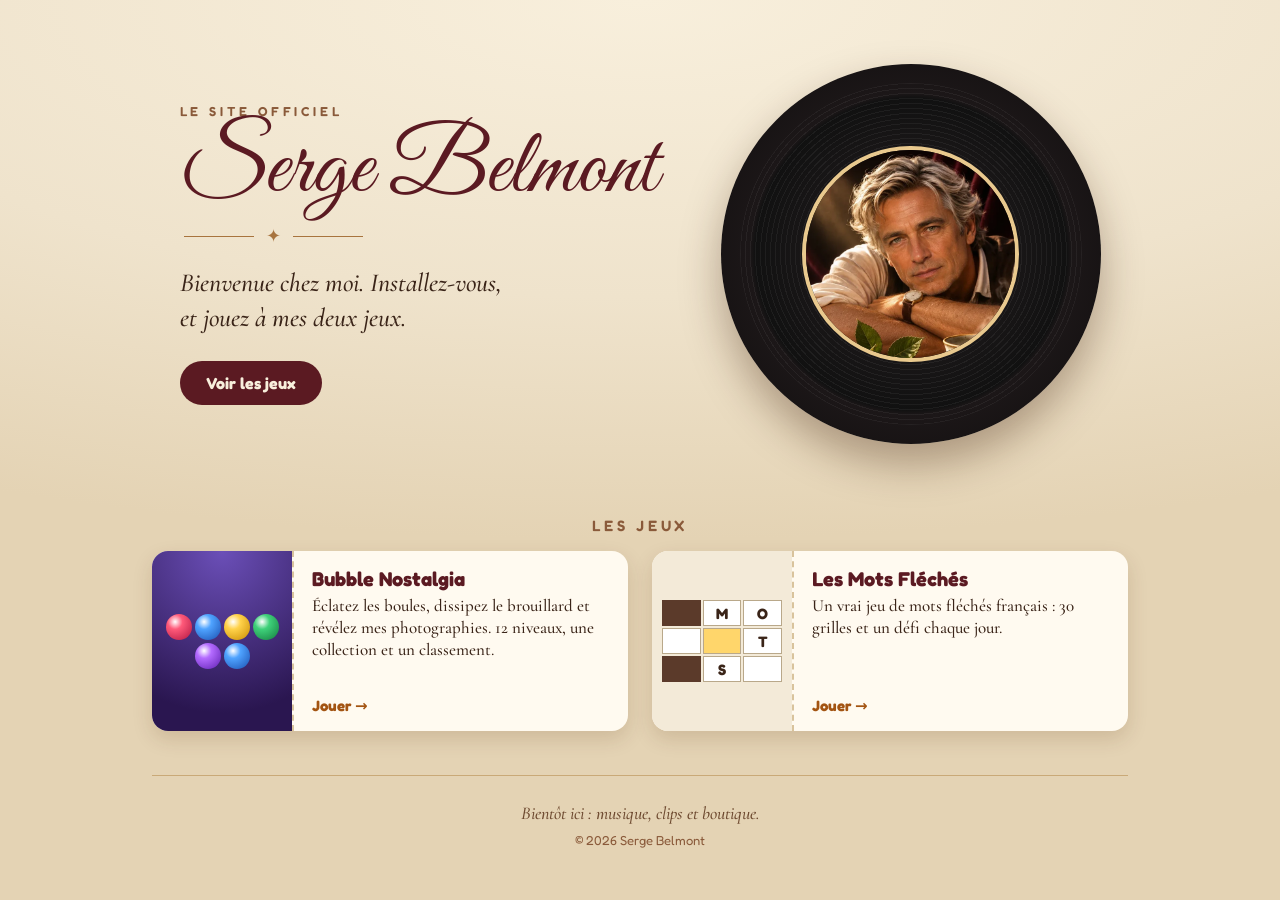
==== index.html @ 65488c71 "Page d'accueil de sergebelmont.com (style Vinyle) Co-Authored-By: Claude Opus 5.5 <noreply@anthropic" ====
<!doctype html>
<html lang="fr">
  <head>
    <meta charset="utf-8" />
    <meta name="viewport" content="width=device-width, initial-scale=1, viewport-fit=cover" />
    <title>Serge Belmont – Le site officiel</title>
    <meta name="description" content="Le site officiel de Serge Belmont. Jouez gratuitement à ses deux jeux : Bubble Nostalgia et Les Mots Fléchés." />
    <meta name="theme-color" content="#efe3cc" />
    <!-- Aperçu lors du partage d'un lien (Facebook, Messenger, WhatsApp…). Adresse complète obligatoire. -->
    <meta property="og:type" content="website" />
    <meta property="og:site_name" content="Serge Belmont" />
    <meta property="og:title" content="Serge Belmont – Le site officiel" />
    <meta property="og:description" content="Jouez gratuitement à mes deux jeux : Bubble Nostalgia et Les Mots Fléchés." />
    <meta property="og:url" content="https://sergebelmont.com/" />
    <meta property="og:image" content="https://sergebelmont.com/images/og-image.jpg" />
    <meta property="og:image:width" content="1200" />
    <meta property="og:image:height" content="630" />
    <meta property="og:locale" content="fr_FR" />
    <meta name="twitter:card" content="summary_large_image" />
    <link rel="icon" type="image/png" sizes="32x32" href="/icons/favicon-32.png" />
    <link rel="icon" type="image/png" sizes="64x64" href="/icons/favicon-64.png" />
    <link rel="apple-touch-icon" href="/icons/apple-touch-icon.png" />
    <link rel="preload" href="/fonts/great-vibes-latin-400-normal.woff2" as="font" type="font/woff2" crossorigin />
    <link rel="stylesheet" href="/styles.css" />
  </head>
  <body>
    <main class="page">
      <header class="intro">
        <div class="intro-head">
          <p class="eyebrow">Le site officiel</p>
          <h1>Serge Belmont</h1>
          <div class="ornament" aria-hidden="true"><i></i><span>✦</span><i></i></div>
        </div>
        <div class="intro-sub">
          <p class="welcome">Bienvenue chez moi. Installez-vous,<br />et jouez à mes deux jeux.</p>
          <a class="to-games" href="#jeux">Voir les jeux</a>
        </div>

        <div class="record" aria-hidden="true">
          <div class="grooves"></div>
          <div class="label">
            <img src="/images/serge-belmont-portrait.webp" alt="" width="320" height="320" />
          </div>
        </div>
      </header>

      <section id="jeux" class="games" aria-labelledby="jeux-titre">
        <h2 id="jeux-titre">Les jeux</h2>
        <div class="tickets">
          <a class="ticket" href="/bubble-nostalgia/">
            <span class="ticket-art art-bubble" aria-hidden="true">
              <i class="ball red"></i><i class="ball blue"></i><i class="ball yellow"></i>
              <i class="ball green"></i><i class="ball purple"></i><i class="ball blue"></i>
            </span>
            <span class="ticket-body">
              <b>Bubble Nostalgia</b>
              <span>Éclatez les boules, dissipez le brouillard et révélez mes photographies. 12 niveaux, une collection et un classement.</span>
              <em>Jouer →</em>
            </span>
          </a>

          <a class="ticket" href="/mots-fleches/">
            <span class="ticket-art art-grid" aria-hidden="true">
              <i class="clue"></i><i>M</i><i>O</i>
              <i></i><i class="hl"></i><i>T</i>
              <i class="clue"></i><i>S</i><i></i>
            </span>
            <span class="ticket-body">
              <b>Les Mots Fléchés</b>
              <span>Un vrai jeu de mots fléchés français : 30 grilles et un défi chaque jour.</span>
              <em>Jouer →</em>
            </span>
          </a>
        </div>
      </section>

      <footer class="footer">
        <p class="soon">Bientôt ici : musique, clips et boutique.</p>
        <p class="copy">© 2026 Serge Belmont</p>
      </footer>
    </main>
  </body>
</html>
---- styles.css ----
/* Polices hébergées sur le site (aucun appel à un service extérieur). */
@font-face {
  font-family: 'Great Vibes';
  src: url('/fonts/great-vibes-latin-400-normal.woff2') format('woff2');
  font-weight: 400;
  font-display: swap;
}
@font-face {
  font-family: 'Cormorant Garamond';
  src: url('/fonts/cormorant-garamond-latin-500-normal.woff2') format('woff2');
  font-weight: 500;
  font-display: swap;
}
@font-face {
  font-family: 'Cormorant Garamond';
  src: url('/fonts/cormorant-garamond-latin-500-italic.woff2') format('woff2');
  font-weight: 500;
  font-style: italic;
  font-display: swap;
}
@font-face {
  font-family: 'Cormorant Garamond';
  src: url('/fonts/cormorant-garamond-latin-600-normal.woff2') format('woff2');
  font-weight: 600;
  font-display: swap;
}
@font-face {
  font-family: 'Fredoka';
  src: url('/fonts/fredoka-latin-wght-normal.woff2') format('woff2');
  font-weight: 300 700;
  font-display: swap;
}

:root {
  --paper: #efe3cc;
  --paper-light: #f8efdc;
  --paper-dark: #e4d3b4;
  --ink: #3a2418;
  --wine: #5b1a22;
  --brown: #8a5a3a;
  --gold: #a8743e;
  --orange: #a35412;
  --card: #fffaf0;
  --line: #d9c39c;
  --serif: 'Cormorant Garamond', Georgia, 'Times New Roman', serif;
  --script: 'Great Vibes', 'Cormorant Garamond', cursive;
  --round: 'Fredoka', system-ui, -apple-system, 'Segoe UI', sans-serif;
}

* {
  box-sizing: border-box;
}

html {
  scroll-behavior: smooth;
}

body {
  margin: 0;
  min-height: 100vh;
  color: var(--ink);
  font-family: var(--serif);
  font-size: 18px;
  background: radial-gradient(120% 60% at 50% 0%, var(--paper-light) 0%, var(--paper) 55%, var(--paper-dark) 100%) fixed;
  -webkit-font-smoothing: antialiased;
}

a {
  color: var(--wine);
}

.page {
  max-width: 1040px;
  margin: 0 auto;
  padding: 34px 16px 0;
}

/* ───────── En-tête : nom et disque ───────── */
.intro {
  display: grid;
  grid-template-areas: "head" "record" "sub";
  justify-items: center;
  text-align: center;
  row-gap: 24px;
}

.intro-head {
  grid-area: head;
  display: flex;
  flex-direction: column;
  align-items: center;
}

.intro-sub {
  grid-area: sub;
  display: flex;
  flex-direction: column;
  align-items: center;
}

.eyebrow {
  margin: 0;
  font-family: var(--round);
  font-size: 13px;
  font-weight: 600;
  letter-spacing: 0.3em;
  text-transform: uppercase;
  color: var(--brown);
}

h1 {
  margin: 4px 0 0;
  font-family: var(--script);
  font-weight: 400;
  font-size: clamp(56px, 16vw, 92px);
  line-height: 1.05;
  color: var(--wine);
}

.ornament {
  display: flex;
  align-items: center;
  gap: 12px;
  margin: 6px 0 18px;
  color: var(--gold);
}

.ornament i {
  width: 70px;
  height: 1px;
  background: var(--gold);
}

.welcome {
  margin: 0;
  font-size: 22px;
  font-style: italic;
  line-height: 1.35;
}

.to-games {
  display: none;
}

.record {
  position: relative;
  width: min(300px, 78vw);
  aspect-ratio: 1;
  border-radius: 50%;
  background: radial-gradient(circle, #2a2224 0%, #111 58%, #1c1718 60%, #0d0b0b 100%);
  box-shadow: 0 20px 40px rgba(60, 30, 10, 0.35);
  display: grid;
  place-items: center;
  grid-area: record;
}

.grooves {
  position: absolute;
  inset: 5%;
  border-radius: 50%;
  background: repeating-radial-gradient(circle, rgba(255, 255, 255, 0.05) 0 1px, transparent 1px 5px);
}

.label {
  position: relative;
  width: 57%;
  aspect-ratio: 1;
  border-radius: 50%;
  overflow: hidden;
  border: 4px solid #e9c98e;
  animation: spin 24s linear infinite;
}

.label img {
  display: block;
  width: 100%;
  height: 100%;
  object-fit: cover;
}

@keyframes spin {
  to {
    transform: rotate(360deg);
  }
}

@media (prefers-reduced-motion: reduce) {
  .label {
    animation: none;
  }
  html {
    scroll-behavior: auto;
  }
}

/* ───────── Les jeux ───────── */
.games {
  margin-top: 40px;
}

.games h2 {
  margin: 0 0 16px;
  text-align: center;
  font-family: var(--round);
  font-size: 15px;
  font-weight: 600;
  letter-spacing: 0.25em;
  text-transform: uppercase;
  color: var(--brown);
}

.tickets {
  display: grid;
  gap: 16px;
}

.ticket {
  display: flex;
  min-height: 150px;
  text-decoration: none;
  color: var(--ink);
  background: var(--card);
  border-radius: 16px;
  box-shadow: 0 8px 20px rgba(80, 40, 10, 0.15);
  overflow: hidden;
  transition: transform 0.15s ease, box-shadow 0.15s ease;
}

.ticket:hover,
.ticket:focus-visible {
  transform: translateY(-3px);
  box-shadow: 0 14px 28px rgba(80, 40, 10, 0.22);
}

.ticket:focus-visible {
  outline: 3px solid var(--wine);
  outline-offset: 3px;
}

.ticket-art {
  width: 108px;
  flex: none;
  padding: 10px;
}

.art-bubble {
  display: flex;
  flex-wrap: wrap;
  align-content: center;
  justify-content: center;
  gap: 3px;
  background: radial-gradient(110% 90% at 50% 0%, #6b4fb8, #2a1650);
}

.ball {
  width: 26px;
  height: 26px;
  border-radius: 50%;
}
.ball.red { background: radial-gradient(circle at 35% 30%, #fff 0%, #ff5a7a 30%, #b01540 100%); }
.ball.blue { background: radial-gradient(circle at 35% 30%, #fff 0%, #4fa3ff 30%, #1a4fb0 100%); }
.ball.yellow { background: radial-gradient(circle at 35% 30%, #fff 0%, #ffd24a 30%, #c98a00 100%); }
.ball.green { background: radial-gradient(circle at 35% 30%, #fff 0%, #3fd17a 30%, #137a3d 100%); }
.ball.purple { background: radial-gradient(circle at 35% 30%, #fff 0%, #b46bff 30%, #5d1fb0 100%); }

.art-grid {
  display: grid;
  grid-template-columns: repeat(3, minmax(0, 1fr));
  align-content: center;
  gap: 2px;
  background: #f3ead8;
  padding: 14px 10px;
}

.art-grid i {
  display: grid;
  place-items: center;
  height: 26px;
  font-family: var(--round);
  font-style: normal;
  font-weight: 700;
  font-size: 15px;
  background: #fff;
  border: 1px solid #b9a88a;
}

.art-grid .clue {
  background: #5b3a2a;
  border-color: #5b3a2a;
}

.art-grid .hl {
  background: #ffd66b;
}

.ticket-body {
  flex: 1;
  padding: 16px 16px 16px 18px;
  border-left: 2px dashed var(--line);
  display: flex;
  flex-direction: column;
}

.ticket-body b {
  font-family: var(--round);
  font-size: 20px;
  font-weight: 700;
  color: var(--wine);
}

.ticket-body span {
  margin: 4px 0 10px;
  font-size: 17px;
  line-height: 1.3;
}

.ticket-body em {
  margin-top: auto;
  font-family: var(--round);
  font-style: normal;
  font-size: 15px;
  font-weight: 700;
  color: var(--orange);
}

/* ───────── Pied de page ───────── */
.footer {
  margin-top: 44px;
  padding: 26px 0 34px;
  text-align: center;
  border-top: 1px solid #c9a978;
}

.soon {
  margin: 0;
  font-size: 18px;
  font-style: italic;
  color: #6e4a30;
}

.copy {
  margin: 8px 0 0;
  font-family: var(--round);
  font-size: 13px;
  color: var(--brown);
}

/* ───────── Ordinateur et tablette ───────── */
@media (min-width: 760px) {
  .page {
    padding: 64px 32px 0;
  }

  .intro {
    grid-template-areas: "head record" "sub record";
    grid-template-columns: auto 380px;
    justify-content: center;
    justify-items: start;
    align-items: end;
    text-align: left;
    column-gap: 64px;
    row-gap: 0;
  }

  .intro-sub {
    align-self: start;
  }

  .intro-head,
  .intro-sub {
    align-items: flex-start;
  }

  .ornament {
    margin-left: 4px;
  }

  .welcome {
    font-size: 26px;
  }

  .to-games {
    display: inline-flex;
    align-items: center;
    margin-top: 26px;
    padding: 12px 26px;
    font-family: var(--round);
    font-size: 16px;
    font-weight: 700;
    color: var(--paper-light);
    text-decoration: none;
    background: var(--wine);
    border-radius: 26px;
  }

  .to-games:hover {
    background: #7a2430;
  }

  .record {
    width: 380px;
  }

  .games {
    margin-top: 72px;
  }

  .tickets {
    grid-template-columns: repeat(2, minmax(0, 1fr));
    gap: 24px;
  }

  .ticket {
    min-height: 180px;
  }

  .ticket-art {
    width: 140px;
  }
}
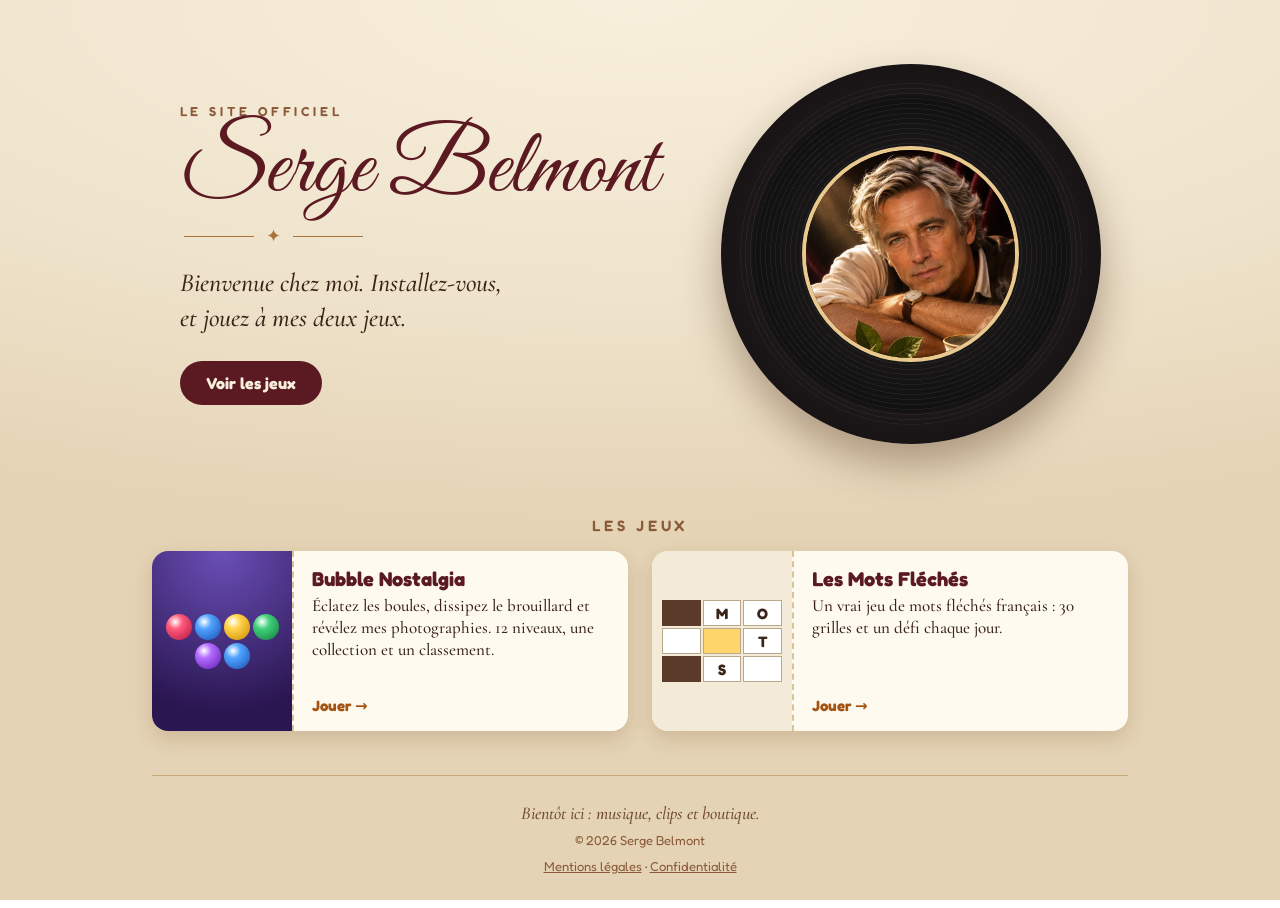
==== commit 9c242a67: "Tableau de bord des statistiques, pages confidentialité et mentions légales (à compléter) Co-Authore" ====
--- a/index.html
+++ b/index.html
@@ -77,6 +77,7 @@
       <footer class="footer">
         <p class="soon">Bientôt ici : musique, clips et boutique.</p>
         <p class="copy">© 2026 Serge Belmont</p>
+        <p class="footer-links"><a href="/mentions-legales/">Mentions légales</a> · <a href="/confidentialite/">Confidentialité</a></p>
       </footer>
     </main>
   </body>
--- a/styles.css
+++ b/styles.css
@@ -418,3 +418,69 @@
     width: 140px;
   }
 }
+
+/* ───────── Pages légales ───────── */
+.legal {
+  max-width: 760px;
+  padding-bottom: 60px;
+}
+
+.legal .eyebrow a {
+  color: var(--brown);
+  text-decoration: none;
+}
+
+.legal-title {
+  font-size: clamp(48px, 12vw, 72px);
+}
+
+.legal-date {
+  margin: 0 0 20px;
+  font-style: italic;
+  color: #6e4a30;
+}
+
+.legal h2 {
+  margin: 28px 0 8px;
+  font-family: var(--round);
+  font-size: 20px;
+  color: var(--wine);
+}
+
+.legal p,
+.legal li {
+  font-size: 19px;
+  line-height: 1.5;
+}
+
+.legal ul {
+  padding-left: 22px;
+}
+
+.legal-en {
+  margin-top: 36px;
+  padding-top: 8px;
+  border-top: 1px solid #c9a978;
+}
+
+.legal-links {
+  margin-top: 36px;
+  font-family: var(--round);
+  font-size: 15px;
+}
+
+.todo {
+  background: #ffe58a;
+  padding: 0 4px;
+  border-radius: 4px;
+}
+
+.footer-links {
+  margin: 10px 0 0;
+  font-family: var(--round);
+  font-size: 13px;
+}
+
+.footer-links a {
+  color: var(--brown);
+}
